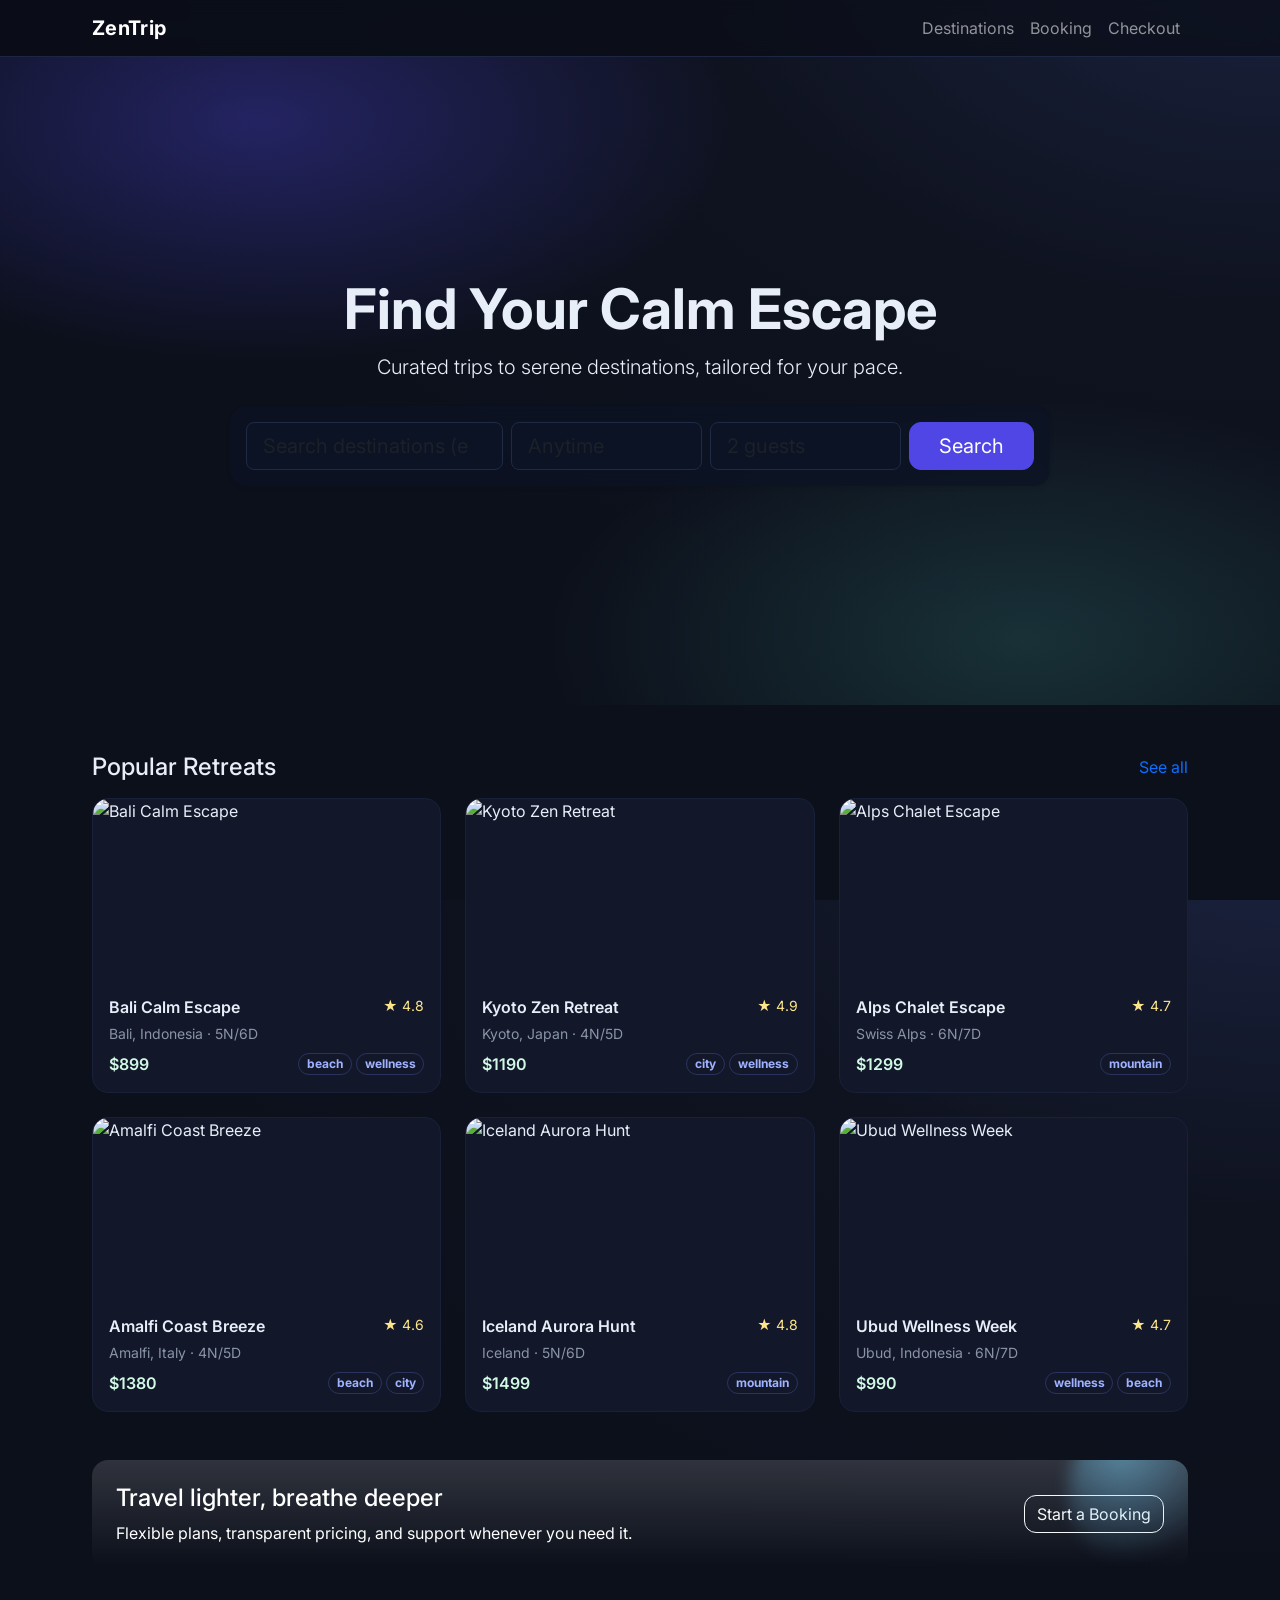
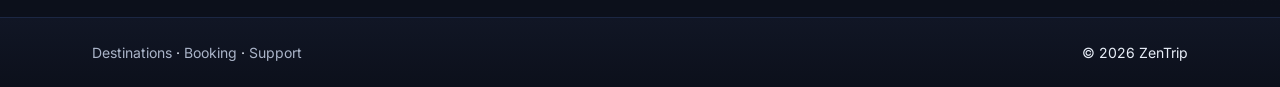
==== index.html @ e951b19d "New: Project Complete Setup using Codex" ====
<!doctype html>
<html lang="en">
  <head>
    <meta charset="utf-8" />
    <meta name="viewport" content="width=device-width, initial-scale=1" />
    <title>ZenTrip — Find Your Calm Escape</title>
    <meta name="description" content="ZenTrip helps you discover serene destinations and book peaceful getaways with ease." />
    <link rel="preconnect" href="https://fonts.googleapis.com" />
    <link rel="preconnect" href="https://fonts.gstatic.com" crossorigin />
    <link href="https://fonts.googleapis.com/css2?family=Inter:wght@400;600;700&display=swap" rel="stylesheet" />
    <link href="https://cdn.jsdelivr.net/npm/bootstrap@5.3.3/dist/css/bootstrap.min.css" rel="stylesheet" />
    <link rel="stylesheet" href="assets/css/base.css" />
    <link rel="stylesheet" href="assets/css/components.css" />
    <link rel="stylesheet" href="assets/css/animations.css" />
  </head>
  <body>
    <a class="skip-link" href="#main">Skip to content</a>
    <header id="site-header"></header>

    <main id="main">
      <section class="hero container-fluid d-flex align-items-center justify-content-center text-center">
        <div class="hero-inner">
          <h1 class="display-4 fw-bold fade-up">Find Your Calm Escape</h1>
          <p class="lead mb-4 fade-up delay-1">Curated trips to serene destinations, tailored for your pace.</p>
          <form class="search-bar shadow-sm fade-up delay-2" action="destinations.html">
            <div class="row g-2 align-items-center">
              <div class="col-12 col-md-4">
                <label class="visually-hidden" for="q">Destination</label>
                <input id="q" name="q" type="search" class="form-control form-control-lg" placeholder="Search destinations (e.g., Bali)" />
              </div>
              <div class="col-6 col-md-3">
                <label class="visually-hidden" for="date">Dates</label>
                <input id="date" name="date" type="text" class="form-control form-control-lg" placeholder="Anytime" />
              </div>
              <div class="col-6 col-md-3">
                <label class="visually-hidden" for="guests">Guests</label>
                <input id="guests" name="guests" type="number" min="1" class="form-control form-control-lg" placeholder="2 guests" />
              </div>
              <div class="col-12 col-md-2 d-grid">
                <button class="btn btn-primary btn-lg" type="submit">Search</button>
              </div>
            </div>
          </form>
        </div>
      </section>

      <section class="container my-5">
        <div class="d-flex justify-content-between align-items-center mb-3">
          <h2 class="h4 m-0">Popular Retreats</h2>
          <a class="link-primary" href="destinations.html">See all</a>
        </div>
        <div id="popular-grid" class="row g-4" aria-live="polite"></div>
      </section>

      <section class="container my-5">
        <div class="p-4 rounded-4 bg-gradient zen-gradient text-white position-relative overflow-hidden">
          <div class="row align-items-center">
            <div class="col-lg-8">
              <h3 class="h4 mb-2">Travel lighter, breathe deeper</h3>
              <p class="mb-0">Flexible plans, transparent pricing, and support whenever you need it.</p>
            </div>
            <div class="col-lg-4 text-lg-end mt-3 mt-lg-0">
              <a href="booking.html" class="btn btn-outline-light">Start a Booking</a>
            </div>
          </div>
          <div class="float-shape"></div>
        </div>
      </section>
    </main>

    <footer id="site-footer" class="mt-auto"></footer>

    <script src="https://cdn.jsdelivr.net/npm/bootstrap@5.3.3/dist/js/bootstrap.bundle.min.js" defer></script>
    <script type="module" src="assets/js/main.js"></script>
  </body>
  </html>
---- assets/css/base.css ----
:root{
  --bg:#0f1320;--card:#12172a;--muted:#8a94a7;--text:#e8eef8;--accent:#5eead4;--primary:#4f46e5;--ring:rgba(94,234,212,.35)
}
*{box-sizing:border-box}
html,body{height:100%}
body{
  margin:0;font-family:Inter,system-ui,-apple-system,Segoe UI,Roboto,Arial,sans-serif;
  color:var(--text);background:radial-gradient(1200px 800px at 100% -10%,#1b2340 0%,#0f1320 50%,#0c101b 100%);
}
a{color:var(--accent);text-decoration:none}
a:hover{text-decoration:underline}
img{max-width:100%;display:block}
.container{max-width:1120px}

/* Forms */
.form-control,.form-select{background:#0c1324;border:1px solid #1f2a44;color:var(--text)}
.form-control:focus,.form-select:focus{border-color:var(--accent);box-shadow:0 0 0 .25rem var(--ring)}
.btn{border-radius:12px}
.btn-primary{background:var(--primary);border-color:var(--primary)}
.btn-outline-primary{color:var(--accent);border-color:var(--accent)}
.btn-outline-primary:hover{background:var(--accent);color:#0a0f1a}

/* Layout */
.rounded-4{border-radius:16px}
.shadow-sm{box-shadow:0 8px 24px rgba(0,0,0,.3)}
.border{border:1px solid #1c2743!important}
.skip-link{position:absolute;left:-999px;top:auto;width:1px;height:1px;overflow:hidden}
.skip-link:focus{left:16px;top:16px;width:auto;height:auto;background:#000;color:#fff;padding:8px 12px;border-radius:8px}

/* Hero */
.hero{min-height:72vh;position:relative;isolation:isolate}
.hero:before{content:"";position:absolute;inset:0;background:radial-gradient(800px 400px at 20% 10%,rgba(79,70,229,.35),transparent 60%),radial-gradient(800px 400px at 80% 90%,rgba(94,234,212,.15),transparent 60%);z-index:-1}
.hero-inner{max-width:820px}
.search-bar{background:rgba(12,19,36,.7);backdrop-filter:blur(8px);padding:16px;border-radius:16px}

/* Cards */
.card-zen{background:var(--card);border:1px solid #19203a;border-radius:16px;overflow:hidden}
.card-zen .title{font-weight:600}
.card-zen .meta{color:var(--muted)}
.price{color:#d1fae5}

/* Footer */
footer{border-top:1px solid #1c2743;background:linear-gradient(180deg,rgba(20,26,44,.6),rgba(12,16,27,.8))}

/* Gradient promo */
.zen-gradient{background:linear-gradient(120deg,#3447ce, #2cc8b8)}
.float-shape{position:absolute;right:-60px;top:-60px;width:180px;height:180px;background:radial-gradient(circle at 30% 30%,#7dd3fc,transparent 60%);filter:blur(8px);opacity:.5;border-radius:50%}

/* Utilities */
.text-muted{color:var(--muted)!important}
.visually-hidden{position:absolute!important;width:1px;height:1px;padding:0;margin:-1px;overflow:hidden;clip:rect(0,0,0,0);white-space:nowrap;border:0}
---- assets/css/components.css ----
/* Header / Navbar */
.navbar-zen{background:rgba(10,14,24,.7);backdrop-filter:blur(8px);border-bottom:1px solid #1c2743}
.brand{font-weight:700;letter-spacing:.3px}

/* Sections */
section{scroll-margin-top:80px}

/* Cards grid */
.trip-card{transition:transform .25s ease, box-shadow .25s ease}
.trip-card:hover{transform:translateY(-4px);box-shadow:0 16px 40px rgba(0,0,0,.35)}
.trip-thumb{object-fit:cover;width:100%;height:180px}

/* Ratings */
.stars{color:#fde68a}

/* PDP */
#pdp-desc p{color:#cdd6ea}

/* Forms helpers */
.hint{font-size:12px;color:var(--muted)}

/* Badges */
.badge-zen{--bs-badge-bg:#1a2240;border:1px solid #29345e;color:#9fb2ff}

/* Footer */
.footer-links a{color:#aab4c8}
.footer-links a:hover{color:#fff}
---- assets/css/animations.css ----
.fade-up{opacity:0;transform:translateY(10px);animation:fadeUp .8s ease forwards}
.delay-1{animation-delay:.15s}
.delay-2{animation-delay:.3s}
.reveal{opacity:0;transform:translateY(8px)}
.reveal.in{opacity:1;transform:none;transition:opacity .6s ease, transform .6s ease}

@keyframes fadeUp{to{opacity:1;transform:none}}
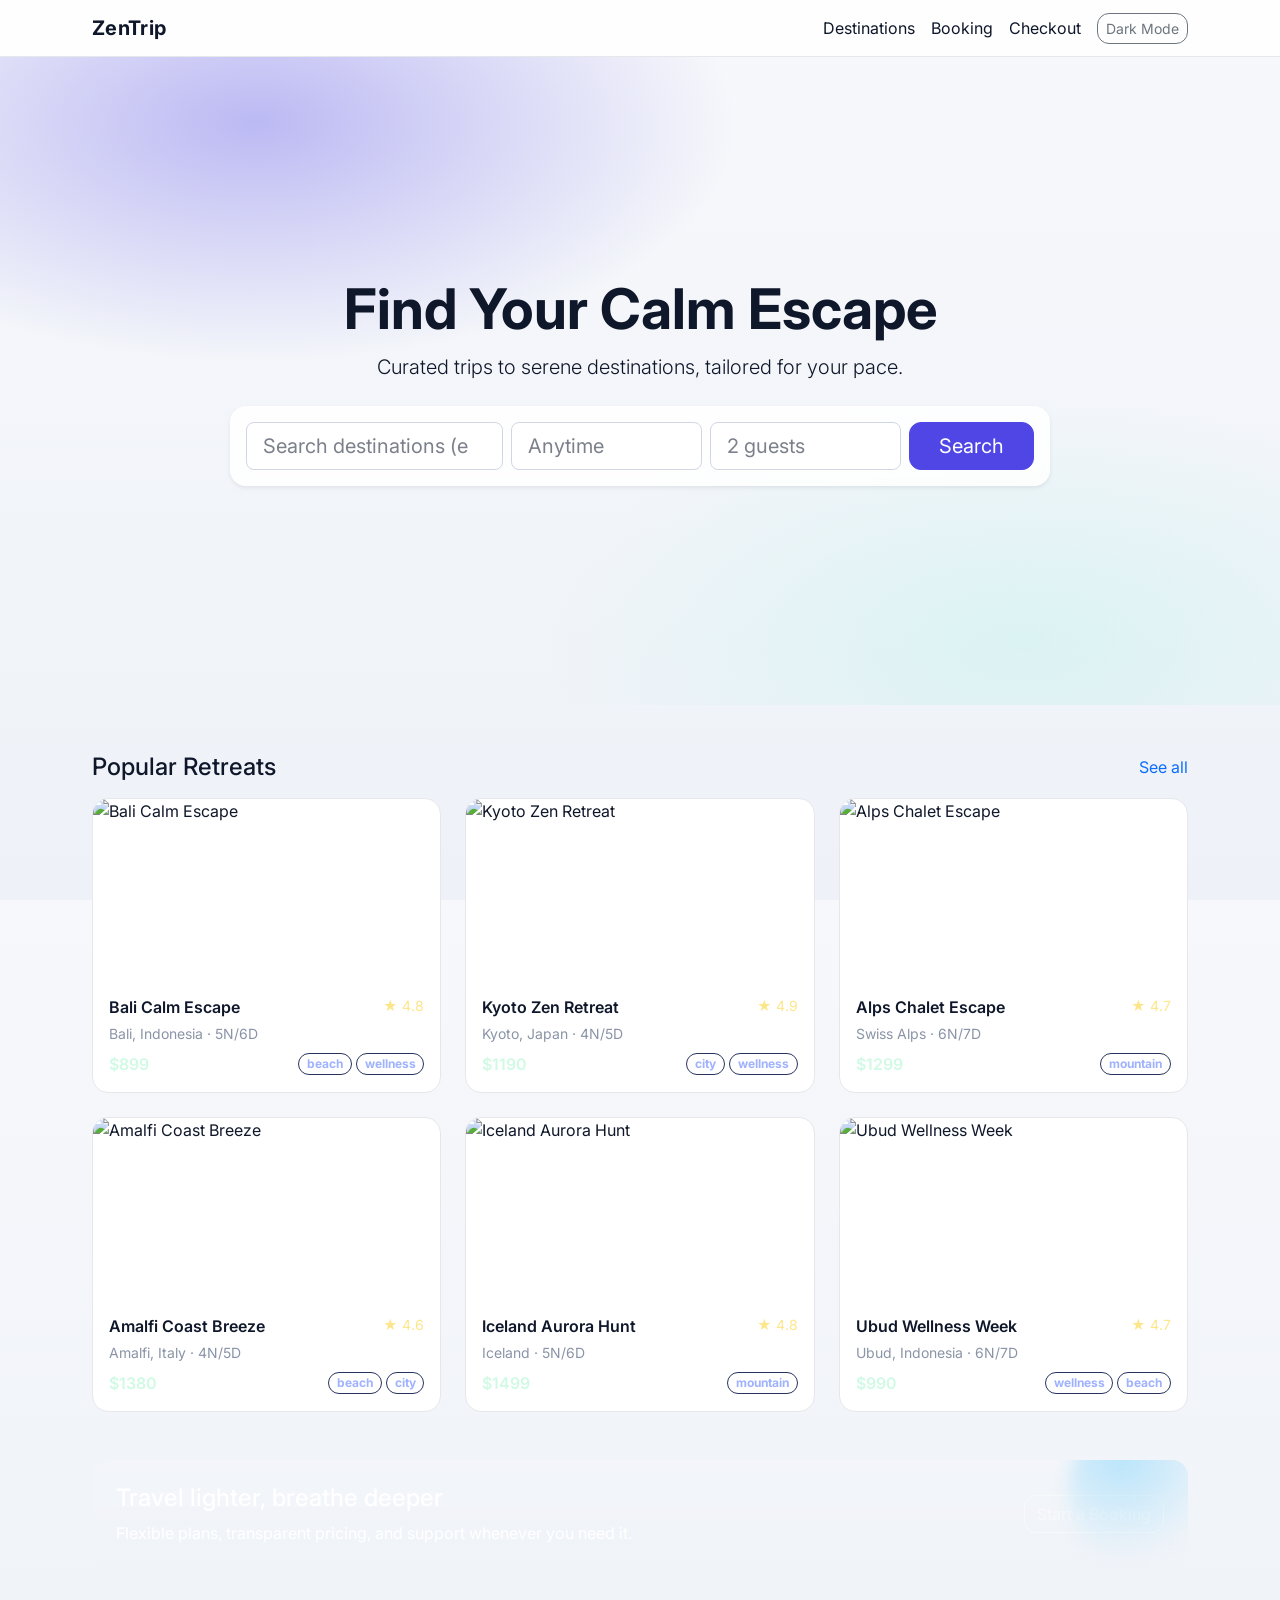
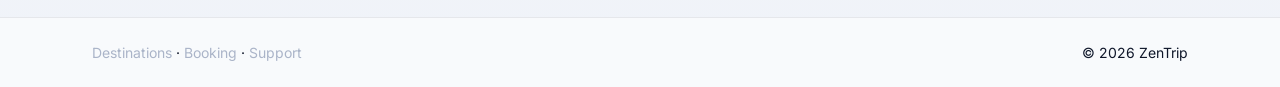
==== commit d331cbd3: "New: Added Light and Dark Mode" ====
--- a/index.html
+++ b/index.html
@@ -74,3 +74,4 @@
     <script type="module" src="assets/js/main.js"></script>
   </body>
   </html>
+
--- a/assets/css/base.css
+++ b/assets/css/base.css
@@ -15,6 +15,8 @@
 /* Forms */
 .form-control,.form-select{background:#0c1324;border:1px solid #1f2a44;color:var(--text)}
 .form-control:focus,.form-select:focus{border-color:var(--accent);box-shadow:0 0 0 .25rem var(--ring)}
+/* Higher-contrast placeholders */
+.form-control::placeholder,.form-select::placeholder{color:rgba(232,238,248,.86)}
 .btn{border-radius:12px}
 .btn-primary{background:var(--primary);border-color:var(--primary)}
 .btn-outline-primary{color:var(--accent);border-color:var(--accent)}
@@ -32,6 +34,8 @@
 .hero:before{content:"";position:absolute;inset:0;background:radial-gradient(800px 400px at 20% 10%,rgba(79,70,229,.35),transparent 60%),radial-gradient(800px 400px at 80% 90%,rgba(94,234,212,.15),transparent 60%);z-index:-1}
 .hero-inner{max-width:820px}
 .search-bar{background:rgba(12,19,36,.7);backdrop-filter:blur(8px);padding:16px;border-radius:16px}
+/* Extra bright placeholders inside hero search */
+.search-bar .form-control::placeholder{color:rgba(255,255,255,.9)}
 
 /* Cards */
 .card-zen{background:var(--card);border:1px solid #19203a;border-radius:16px;overflow:hidden}
@@ -50,3 +54,11 @@
 .text-muted{color:var(--muted)!important}
 .visually-hidden{position:absolute!important;width:1px;height:1px;padding:0;margin:-1px;overflow:hidden;clip:rect(0,0,0,0);white-space:nowrap;border:0}
 
+/* Light theme (minimal overrides) */
+[data-theme="light"] body{color:#0f172a;background:linear-gradient(180deg,#f7f8fb,#eef2f8)}
+[data-theme="light"] .card-zen{background:#ffffff;border-color:#e5e7eb}
+[data-theme="light"] .form-control,[data-theme="light"] .form-select{background:#ffffff;border-color:#d0d7e2;color:#0f172a}
+[data-theme="light"] .form-control::placeholder,[data-theme="light"] .form-select::placeholder{color:rgba(15,23,42,.55)}
+[data-theme="light"] .search-bar{background:rgba(255,255,255,.85)}
+[data-theme="light"] footer{background:#f8fafc;border-top-color:#e5e7eb}
+
--- a/assets/css/components.css
+++ b/assets/css/components.css
@@ -1,6 +1,10 @@
 /* Header / Navbar */
 .navbar-zen{background:rgba(10,14,24,.7);backdrop-filter:blur(8px);border-bottom:1px solid #1c2743}
+[data-theme="light"] .navbar-zen{background:rgba(255,255,255,.85);border-bottom-color:#e5e7eb}
 .brand{font-weight:700;letter-spacing:.3px}
+/* Light theme navbar text */
+[data-theme="light"] .navbar-zen .navbar-brand,[data-theme="light"] .navbar-zen .nav-link{color:#0f172a!important}
+[data-theme="light"] .navbar-zen .nav-link:hover{color:#111827!important}
 
 /* Sections */
 section{scroll-margin-top:80px}
